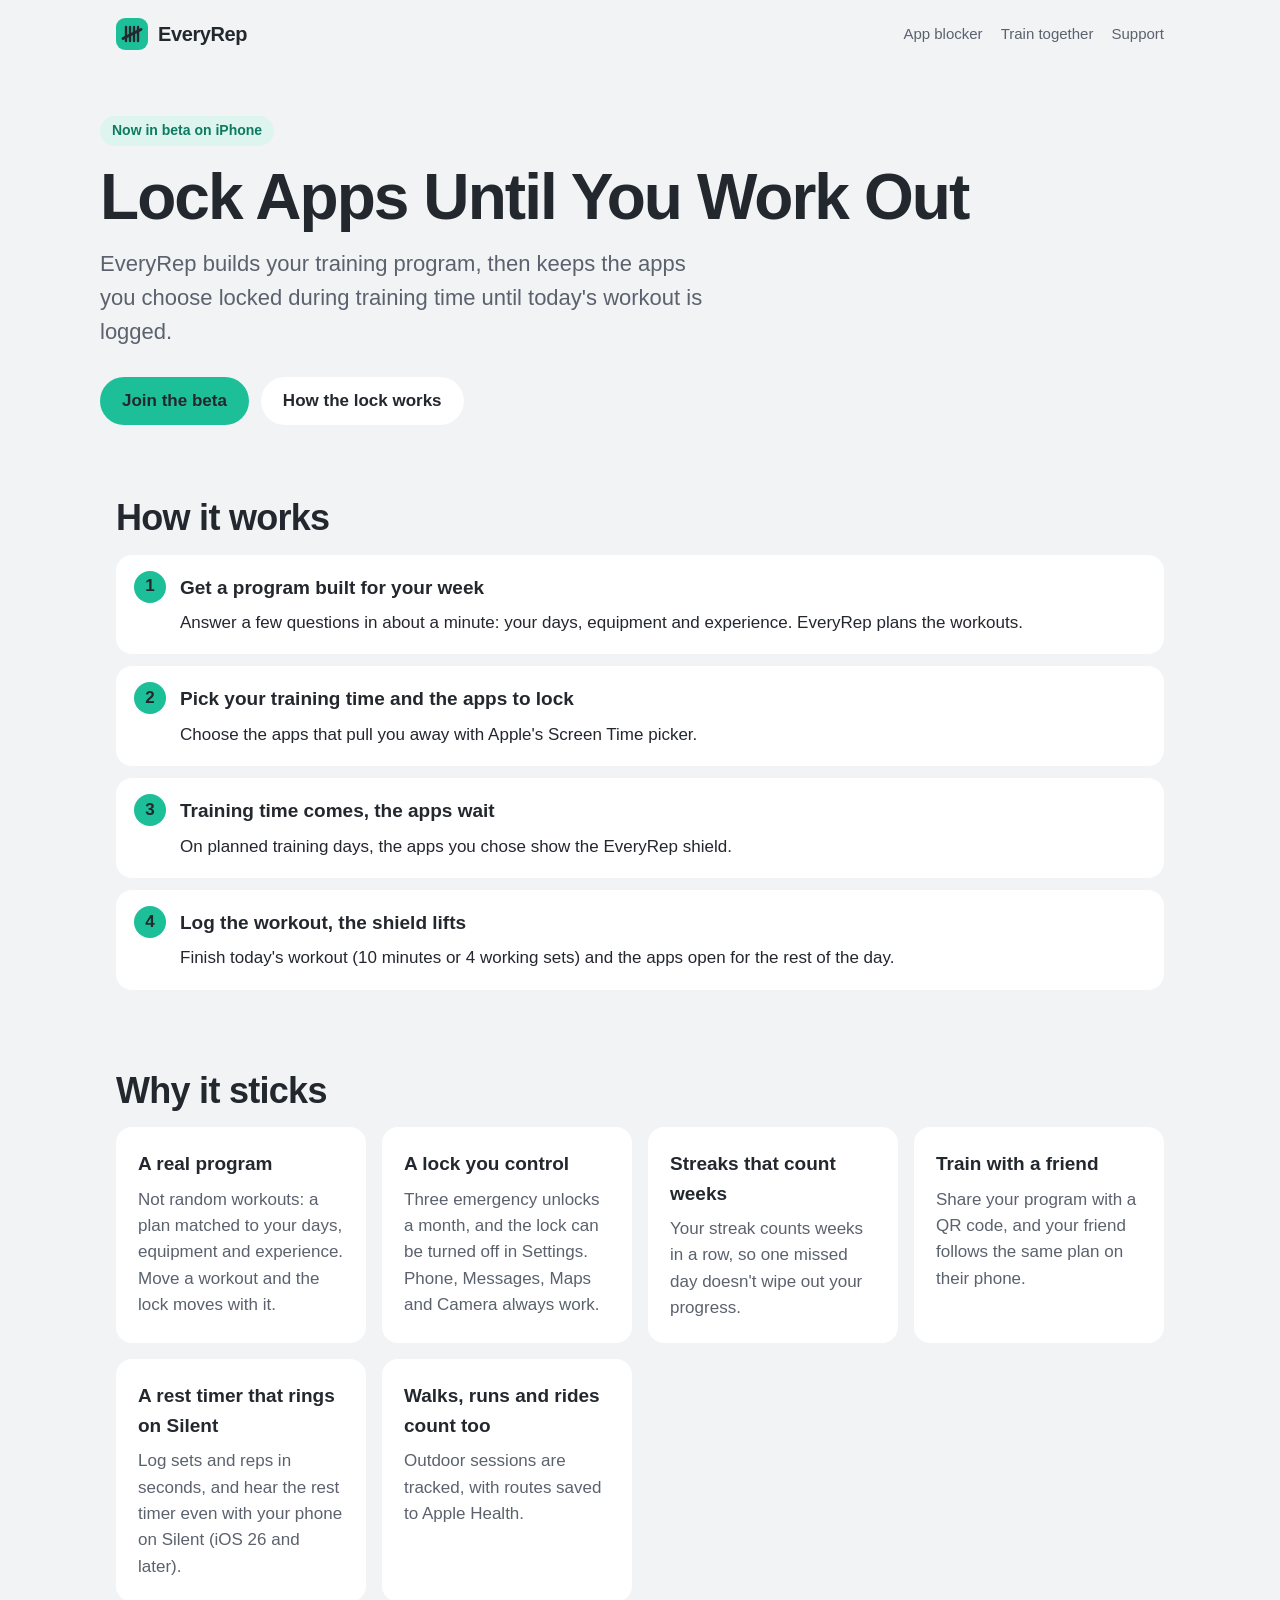
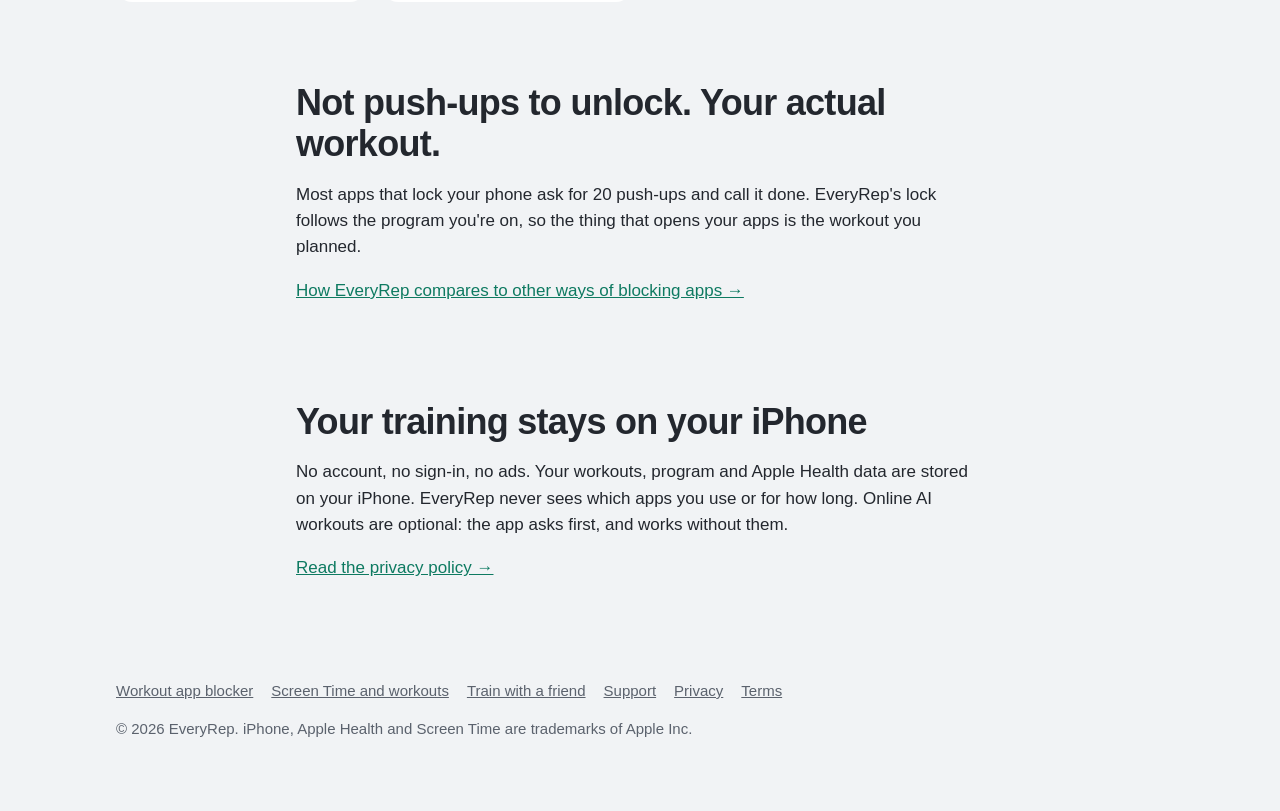
==== public/index.html @ 76ec6bac "EveryRep website: landing, SEO pages, privacy, terms, support, share page Static site in public/ (no" ====
<!doctype html>
<html lang="en">
<head>
  <meta charset="utf-8">
  <meta name="viewport" content="width=device-width, initial-scale=1">
  <title>EveryRep: Lock Apps Until You Work Out</title>
  <meta name="description" content="EveryRep builds your training program and locks the apps you choose during training time until today's workout is logged. For iPhone.">
  <link rel="canonical" href="https://everyrep.app/">
  <!-- TODO(app-id): uncomment once App Store Connect gives the app id.
  <meta name="apple-itunes-app" content="app-id=TODO_APP_ID">
  -->
  <meta property="og:type" content="website">
  <meta property="og:site_name" content="EveryRep">
  <meta property="og:title" content="EveryRep: Lock Apps Until You Work Out">
  <meta property="og:description" content="A real training program, and a lock that keeps your scroll apps closed until today's workout is done.">
  <meta property="og:url" content="https://everyrep.app/">
  <meta property="og:image" content="https://everyrep.app/assets/og.png">
  <meta name="twitter:card" content="summary_large_image">
  <link rel="icon" href="favicon.svg" type="image/svg+xml">
  <link rel="apple-touch-icon" href="assets/apple-touch-icon.png">
  <link rel="stylesheet" href="styles.css">
  <script type="application/ld+json">
  {
    "@context": "https://schema.org",
    "@type": "SoftwareApplication",
    "name": "EveryRep: Gym Workout Planner",
    "alternateName": "EveryRep",
    "operatingSystem": "iOS",
    "applicationCategory": "HealthApplication",
    "description": "A workout planner that locks the apps you choose during training time until today's workout is logged.",
    "url": "https://everyrep.app/",
    "image": "https://everyrep.app/assets/icon-512.png"
  }
  </script>
</head>
<body>
  <header class="site-header">
    <div class="wrap">
      <a class="brand" href="./"><img src="assets/logo.svg" alt="" width="32" height="32">EveryRep</a>
      <nav class="site-nav" aria-label="Main">
        <a href="workout-app-blocker/">App blocker</a>
        <a href="train-with-a-friend/">Train together</a>
        <a href="support/">Support</a>
      </nav>
    </div>
  </header>

  <main>
    <div class="wrap hero">
      <span class="eyebrow">Now in beta on iPhone</span>
      <h1>Lock Apps Until You Work Out</h1>
      <p class="lede">EveryRep builds your training program, then keeps the apps you choose locked during training time until today's workout is logged.</p>
      <div class="cta-row">
        <!-- TODO(beta-link): public TestFlight link, then the App Store badge after launch. -->
        <a class="button" href="TODO_BETA_LINK">Join the beta</a>
        <a class="button secondary" href="#how">How the lock works</a>
      </div>
    </div>

    <section id="how">
      <div class="wrap">
        <h2>How it works</h2>
        <ol class="steps">
          <li><h3>Get a program built for your week</h3>Answer a few questions in about a minute: your days, equipment and experience. EveryRep plans the workouts.</li>
          <li><h3>Pick your training time and the apps to lock</h3>Choose the apps that pull you away with Apple's Screen Time picker.</li>
          <li><h3>Training time comes, the apps wait</h3>On planned training days, the apps you chose show the EveryRep shield.</li>
          <li><h3>Log the workout, the shield lifts</h3>Finish today's workout (10 minutes or 4 working sets) and the apps open for the rest of the day.</li>
        </ol>
      </div>
    </section>

    <section>
      <div class="wrap">
        <h2>Why it sticks</h2>
        <div class="grid">
          <div class="card"><h3>A real program</h3><p>Not random workouts: a plan matched to your days, equipment and experience. Move a workout and the lock moves with it.</p></div>
          <div class="card"><h3>A lock you control</h3><p>Three emergency unlocks a month, and the lock can be turned off in Settings. Phone, Messages, Maps and Camera always work.</p></div>
          <div class="card"><h3>Streaks that count weeks</h3><p>Your streak counts weeks in a row, so one missed day doesn't wipe out your progress.</p></div>
          <div class="card"><h3>Train with a friend</h3><p>Share your program with a QR code, and your friend follows the same plan on their phone.</p></div>
          <div class="card"><h3>A rest timer that rings on Silent</h3><p>Log sets and reps in seconds, and hear the rest timer even with your phone on Silent (iOS 26 and later).</p></div>
          <div class="card"><h3>Walks, runs and rides count too</h3><p>Outdoor sessions are tracked, with routes saved to Apple Health.</p></div>
        </div>
      </div>
    </section>

    <section>
      <div class="wrap narrow">
        <h2>Not push-ups to unlock. Your actual workout.</h2>
        <p>Most apps that lock your phone ask for 20 push-ups and call it done. EveryRep's lock follows the program you're on, so the thing that opens your apps is the workout you planned.</p>
        <p><a href="workout-app-blocker/">How EveryRep compares to other ways of blocking apps →</a></p>
      </div>
    </section>

    <section>
      <div class="wrap narrow">
        <h2>Your training stays on your iPhone</h2>
        <p>No account, no sign-in, no ads. Your workouts, program and Apple Health data are stored on your iPhone. EveryRep never sees which apps you use or for how long. Online AI workouts are optional: the app asks first, and works without them.</p>
        <p><a href="privacy/">Read the privacy policy →</a></p>
      </div>
    </section>
  </main>

  <footer class="site-footer">
    <div class="wrap">
      <nav aria-label="Footer">
        <a href="workout-app-blocker/">Workout app blocker</a>
        <a href="screen-time-workout/">Screen Time and workouts</a>
        <a href="train-with-a-friend/">Train with a friend</a>
        <a href="support/">Support</a>
        <a href="privacy/">Privacy</a>
        <a href="terms/">Terms</a>
      </nav>
      <p>© 2026 EveryRep. iPhone, Apple Health and Screen Time are trademarks of Apple Inc.</p>
    </div>
  </footer>
</body>
</html>
---- public/styles.css ----
:root {
  --bg: #f1f3f5;
  --surface: #ffffff;
  --surface-2: #e6e9ed;
  --text: #23272e;
  --text-2: #5b626d;
  --accent: #1dbf98;
  --on-accent: #23272e;
  --accent-text: #0e7a61;
  --accent-soft: #ddf5ee;
  --radius: 16px;
  --max: 1080px;
  color-scheme: light dark;
}

@media (prefers-color-scheme: dark) {
  :root {
    --bg: #16191e;
    --surface: #1f232a;
    --surface-2: #2a2f37;
    --text: #eef0f3;
    --text-2: #a3aab5;
    --accent: #2fd3a8;
    --on-accent: #16191e;
    --accent-text: #2fd3a8;
    --accent-soft: #1c3a33;
  }
}

* { box-sizing: border-box; }

html { -webkit-text-size-adjust: 100%; }

body {
  margin: 0;
  background: var(--bg);
  color: var(--text);
  font: 17px/1.55 -apple-system, BlinkMacSystemFont, "SF Pro Text", "Inter", "Segoe UI", Roboto, sans-serif;
}

a { color: var(--accent-text); }

img { max-width: 100%; height: auto; }

.wrap { max-width: var(--max); margin: 0 auto; padding: 0 16px; }

.narrow { max-width: 720px; }

/* Header */
.site-header { padding: 18px 0; }
.site-header .wrap { display: flex; align-items: center; justify-content: space-between; gap: 16px; }
.brand { display: inline-flex; align-items: center; gap: 10px; color: var(--text); text-decoration: none; font-weight: 700; font-size: 20px; letter-spacing: -0.02em; }
.brand svg { width: 32px; height: 32px; }
.site-nav { display: flex; gap: 18px; flex-wrap: wrap; font-size: 15px; }
.site-nav a { color: var(--text-2); text-decoration: none; }
.site-nav a:hover { color: var(--text); }

/* Hero */
.hero { padding: 48px 0 32px; }
.hero h1 { font-size: clamp(36px, 7vw, 64px); line-height: 1.05; letter-spacing: -0.03em; margin: 0 0 16px; }
.hero .lede { font-size: clamp(18px, 2.4vw, 22px); color: var(--text-2); max-width: 620px; margin: 0 0 28px; }

.eyebrow { display: inline-block; font-size: 14px; font-weight: 600; color: var(--accent-text); background: var(--accent-soft); padding: 4px 12px; border-radius: 999px; margin-bottom: 18px; }

.cta-row { display: flex; gap: 12px; flex-wrap: wrap; align-items: center; }
.button { display: inline-flex; align-items: center; justify-content: center; min-height: 48px; padding: 0 22px; border-radius: 999px; font-weight: 600; text-decoration: none; background: var(--accent); color: var(--on-accent); border: 0; font-size: 17px; cursor: pointer; }
.button.secondary { background: var(--surface); color: var(--text); }
.note { font-size: 14px; color: var(--text-2); }

/* Sections */
section { padding: 40px 0; }
h2 { font-size: clamp(26px, 4vw, 36px); letter-spacing: -0.02em; line-height: 1.15; margin: 0 0 16px; }
h3 { font-size: 19px; margin: 0 0 8px; }

.grid { display: grid; gap: 16px; grid-template-columns: repeat(auto-fit, minmax(240px, 1fr)); }
.card { background: var(--surface); border-radius: var(--radius); padding: 22px; }
.card p { margin: 0; color: var(--text-2); }

.steps { counter-reset: step; list-style: none; padding: 0; margin: 0; display: grid; gap: 12px; }
.steps li { counter-increment: step; background: var(--surface); border-radius: var(--radius); padding: 18px 18px 18px 64px; position: relative; }
.steps li::before { content: counter(step); position: absolute; left: 18px; top: 16px; width: 32px; height: 32px; border-radius: 50%; background: var(--accent); color: var(--on-accent); font-weight: 700; display: grid; place-items: center; }

.compare { width: 100%; border-collapse: collapse; background: var(--surface); border-radius: var(--radius); overflow: hidden; font-size: 16px; }
.compare th, .compare td { text-align: left; padding: 12px 16px; border-bottom: 1px solid var(--surface-2); vertical-align: top; }
.compare tr:last-child td { border-bottom: 0; }
.table-scroll { overflow-x: auto; }

/* FAQ */
.faq details { background: var(--surface); border-radius: var(--radius); padding: 16px 20px; margin-bottom: 10px; }
.faq summary { font-weight: 600; cursor: pointer; }
.faq details p { margin: 10px 0 0; color: var(--text-2); }

/* Legal / prose pages */
.prose h1 { font-size: clamp(30px, 5vw, 44px); letter-spacing: -0.02em; margin: 24px 0 8px; }
.prose h2 { font-size: 22px; margin: 32px 0 8px; }
.prose p, .prose li { color: var(--text); }
.prose .updated { color: var(--text-2); font-size: 15px; }

/* Shared program page */
.code { font: 700 28px/1 ui-monospace, "SF Mono", Menlo, monospace; letter-spacing: 0.12em; background: var(--surface); padding: 14px 18px; border-radius: 12px; display: inline-block; }

/* Footer */
.site-footer { padding: 40px 0 56px; color: var(--text-2); font-size: 15px; }
.site-footer nav { display: flex; gap: 18px; flex-wrap: wrap; margin-bottom: 8px; }
.site-footer a { color: var(--text-2); }
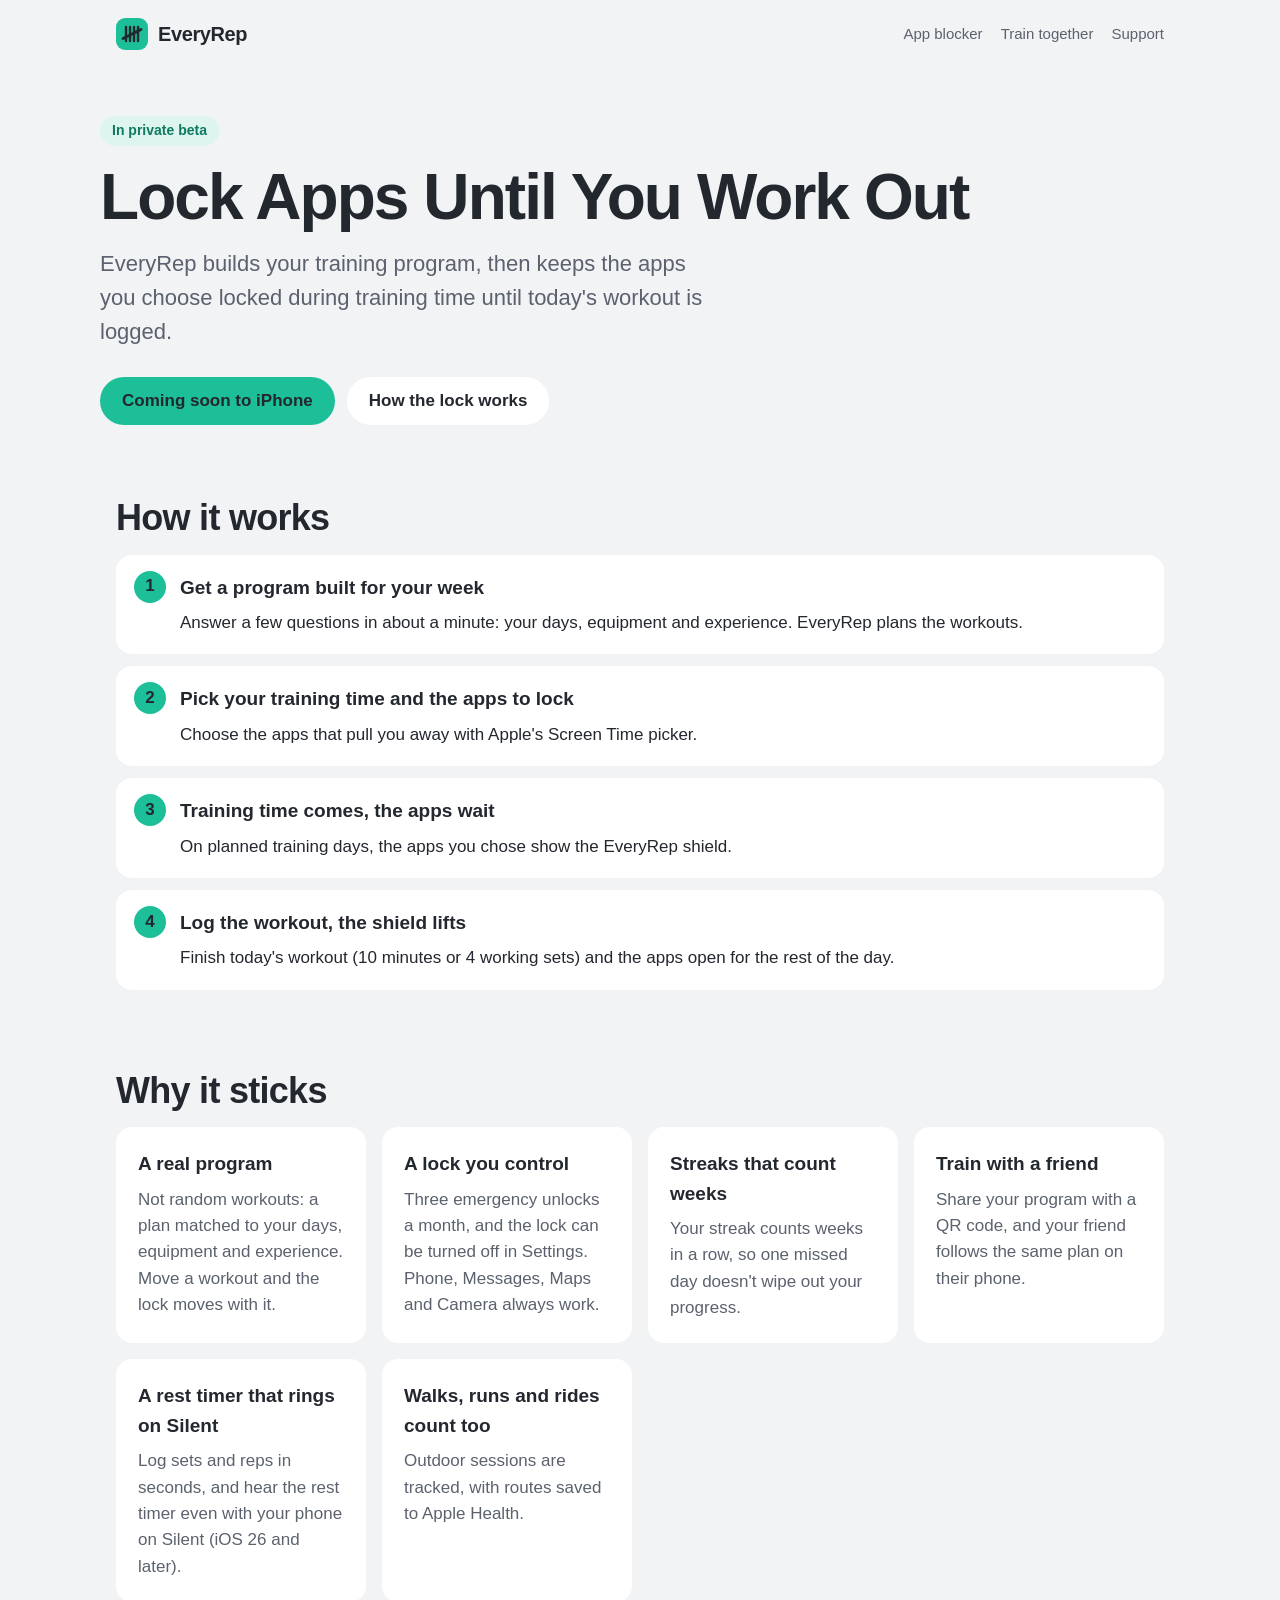
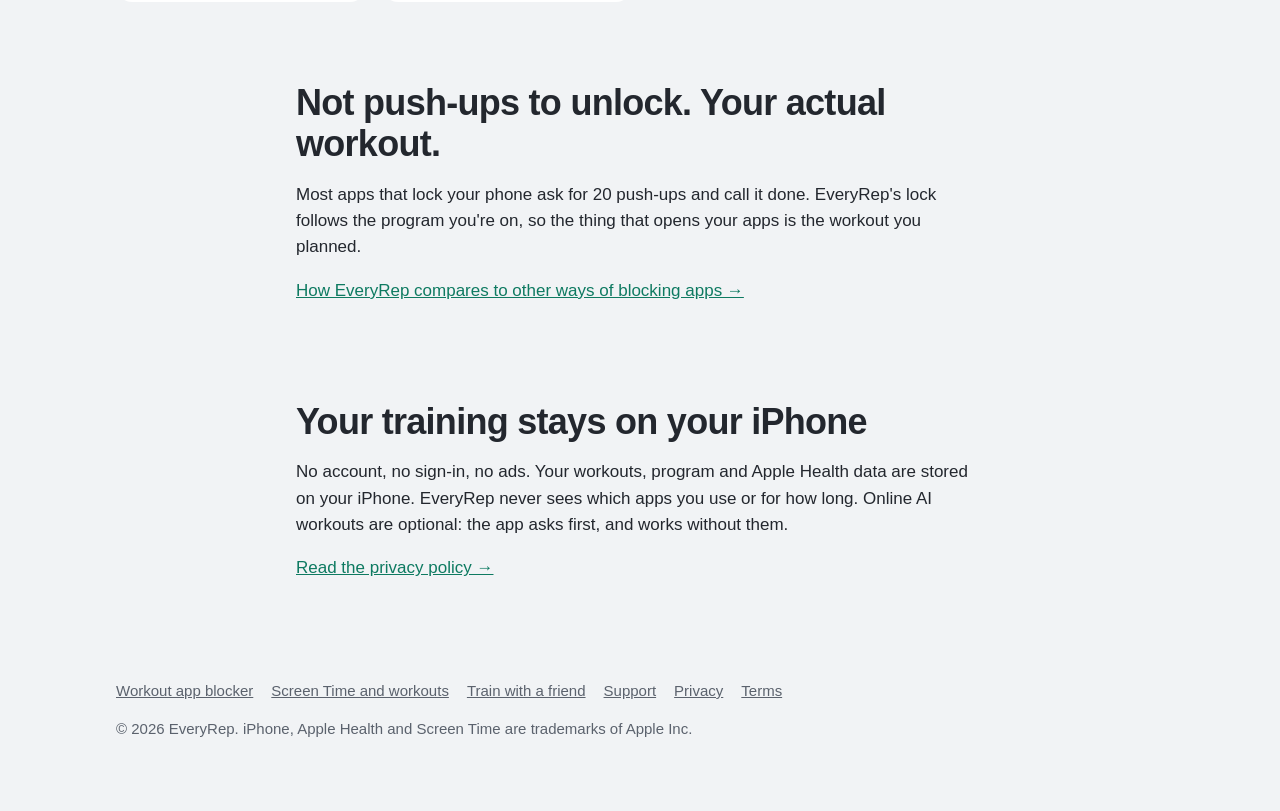
==== commit 9afc2fd8: "Fill site TODOs: contact email, Gemini as AI provider, beta buttons Privacy page names Google's Gemi" ====
--- a/public/index.html
+++ b/public/index.html
@@ -6,9 +6,6 @@
   <title>EveryRep: Lock Apps Until You Work Out</title>
   <meta name="description" content="EveryRep builds your training program and locks the apps you choose during training time until today's workout is logged. For iPhone.">
   <link rel="canonical" href="https://everyrep.app/">
-  <!-- TODO(app-id): uncomment once App Store Connect gives the app id.
-  <meta name="apple-itunes-app" content="app-id=TODO_APP_ID">
-  -->
   <meta property="og:type" content="website">
   <meta property="og:site_name" content="EveryRep">
   <meta property="og:title" content="EveryRep: Lock Apps Until You Work Out">
@@ -47,12 +44,11 @@
 
   <main>
     <div class="wrap hero">
-      <span class="eyebrow">Now in beta on iPhone</span>
+      <span class="eyebrow">In private beta</span>
       <h1>Lock Apps Until You Work Out</h1>
       <p class="lede">EveryRep builds your training program, then keeps the apps you choose locked during training time until today's workout is logged.</p>
       <div class="cta-row">
-        <!-- TODO(beta-link): public TestFlight link, then the App Store badge after launch. -->
-        <a class="button" href="TODO_BETA_LINK">Join the beta</a>
+        <span class="button" aria-disabled="true">Coming soon to iPhone</span>
         <a class="button secondary" href="#how">How the lock works</a>
       </div>
     </div>
--- a/public/styles.css
+++ b/public/styles.css
@@ -64,6 +64,7 @@
 
 .cta-row { display: flex; gap: 12px; flex-wrap: wrap; align-items: center; }
 .button { display: inline-flex; align-items: center; justify-content: center; min-height: 48px; padding: 0 22px; border-radius: 999px; font-weight: 600; text-decoration: none; background: var(--accent); color: var(--on-accent); border: 0; font-size: 17px; cursor: pointer; }
+span.button { cursor: default; }
 .button.secondary { background: var(--surface); color: var(--text); }
 .note { font-size: 14px; color: var(--text-2); }
 
